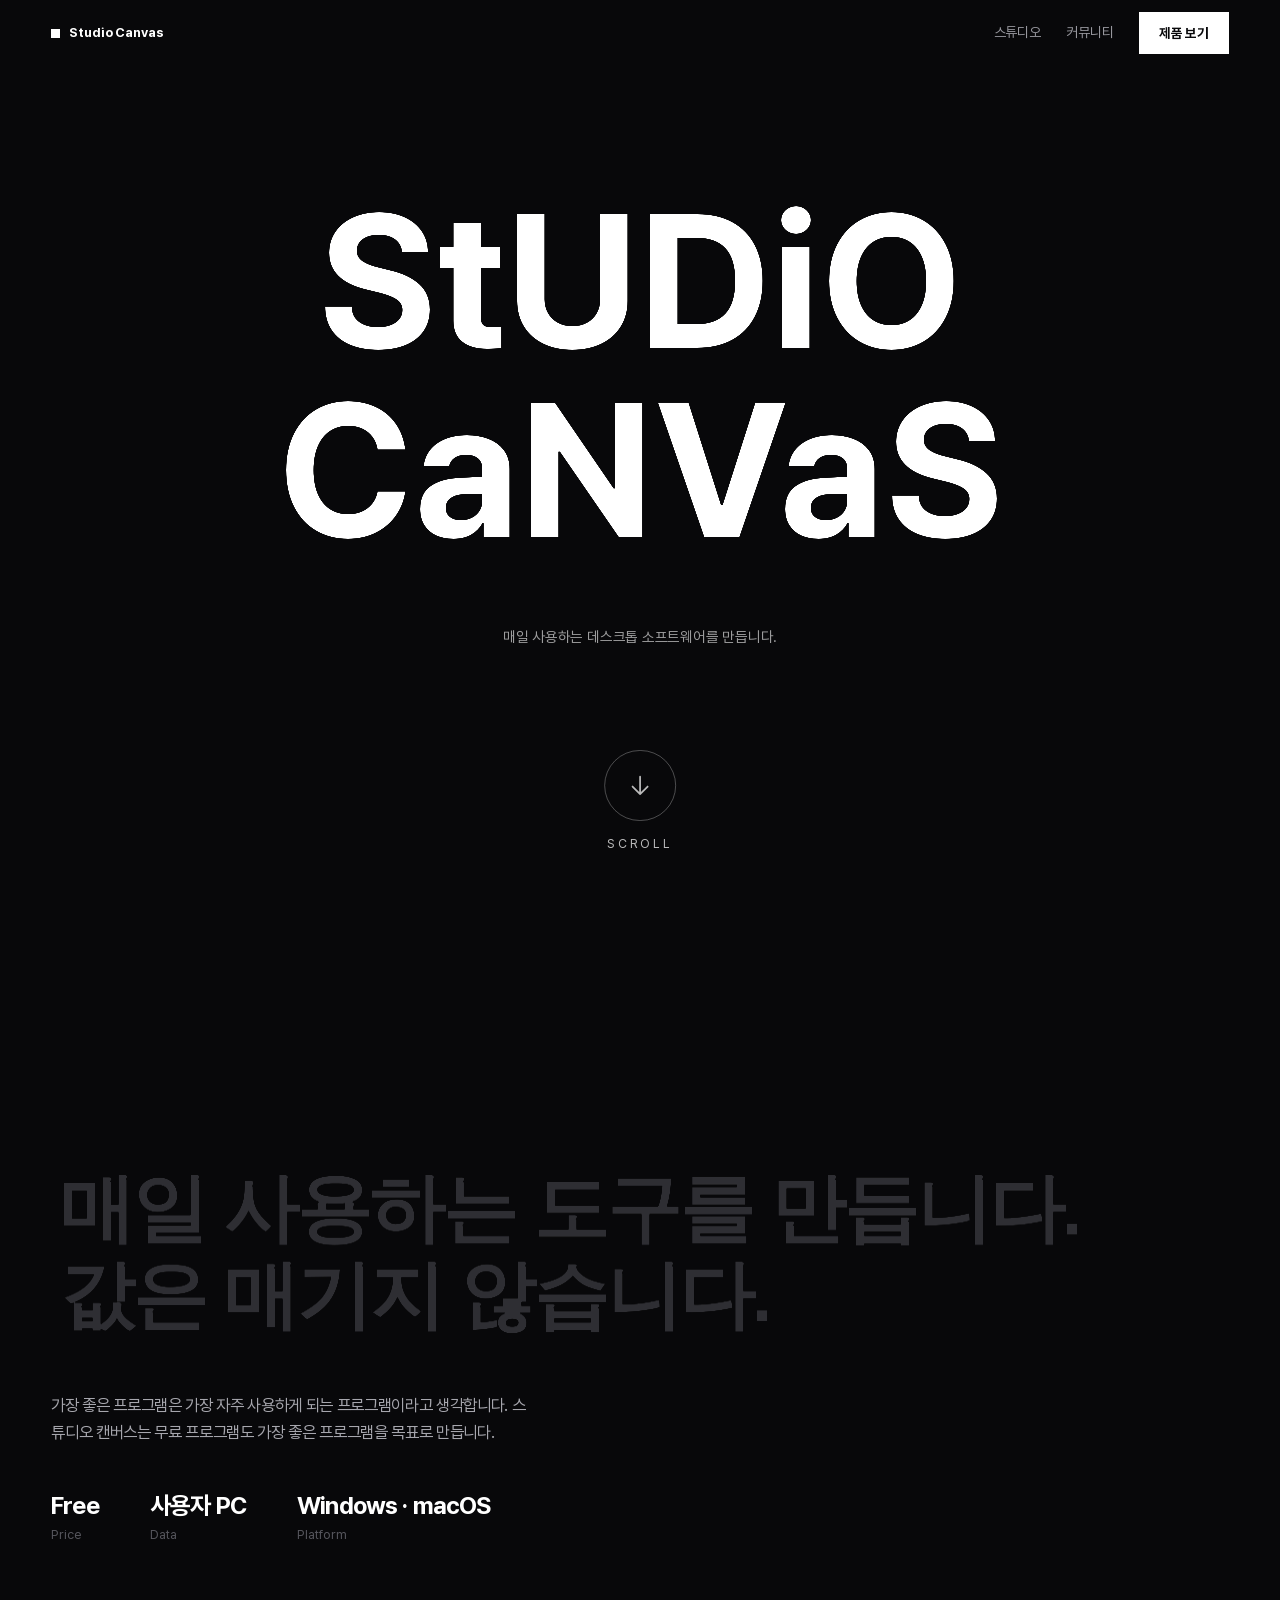
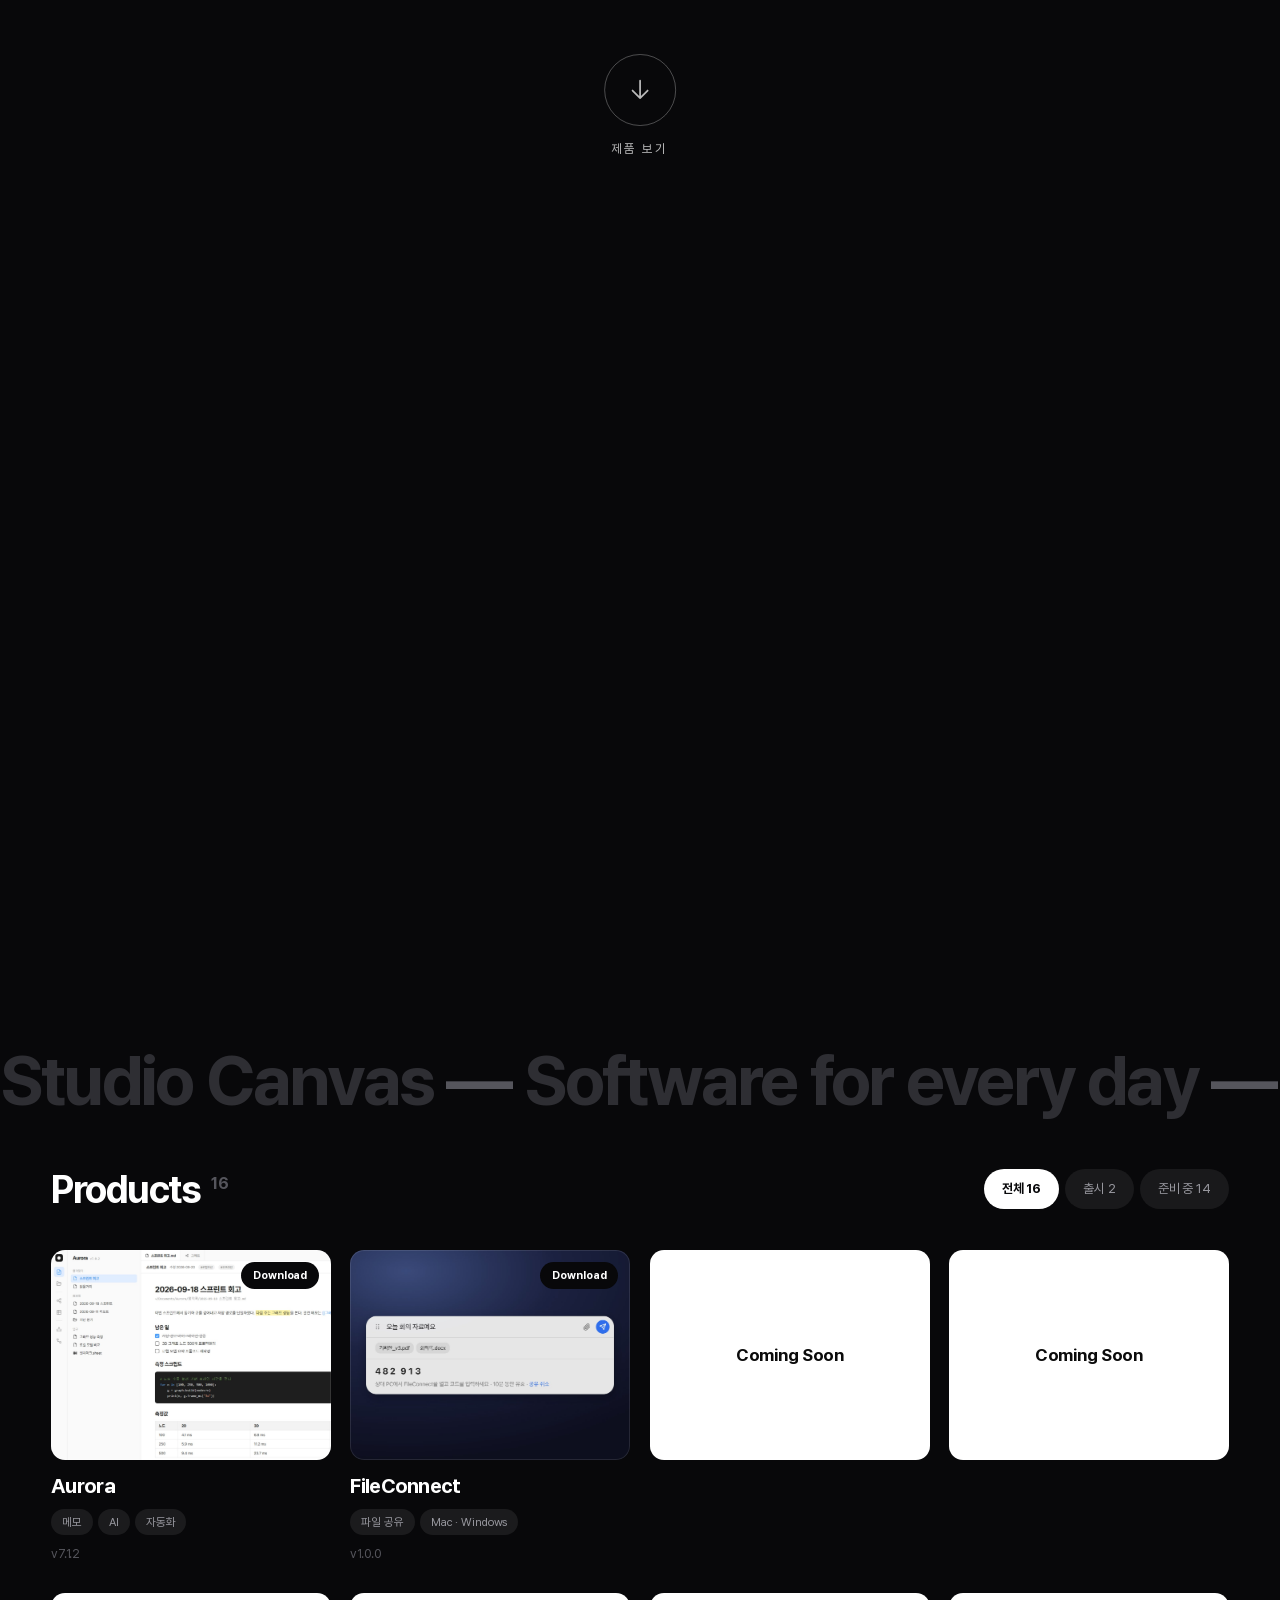
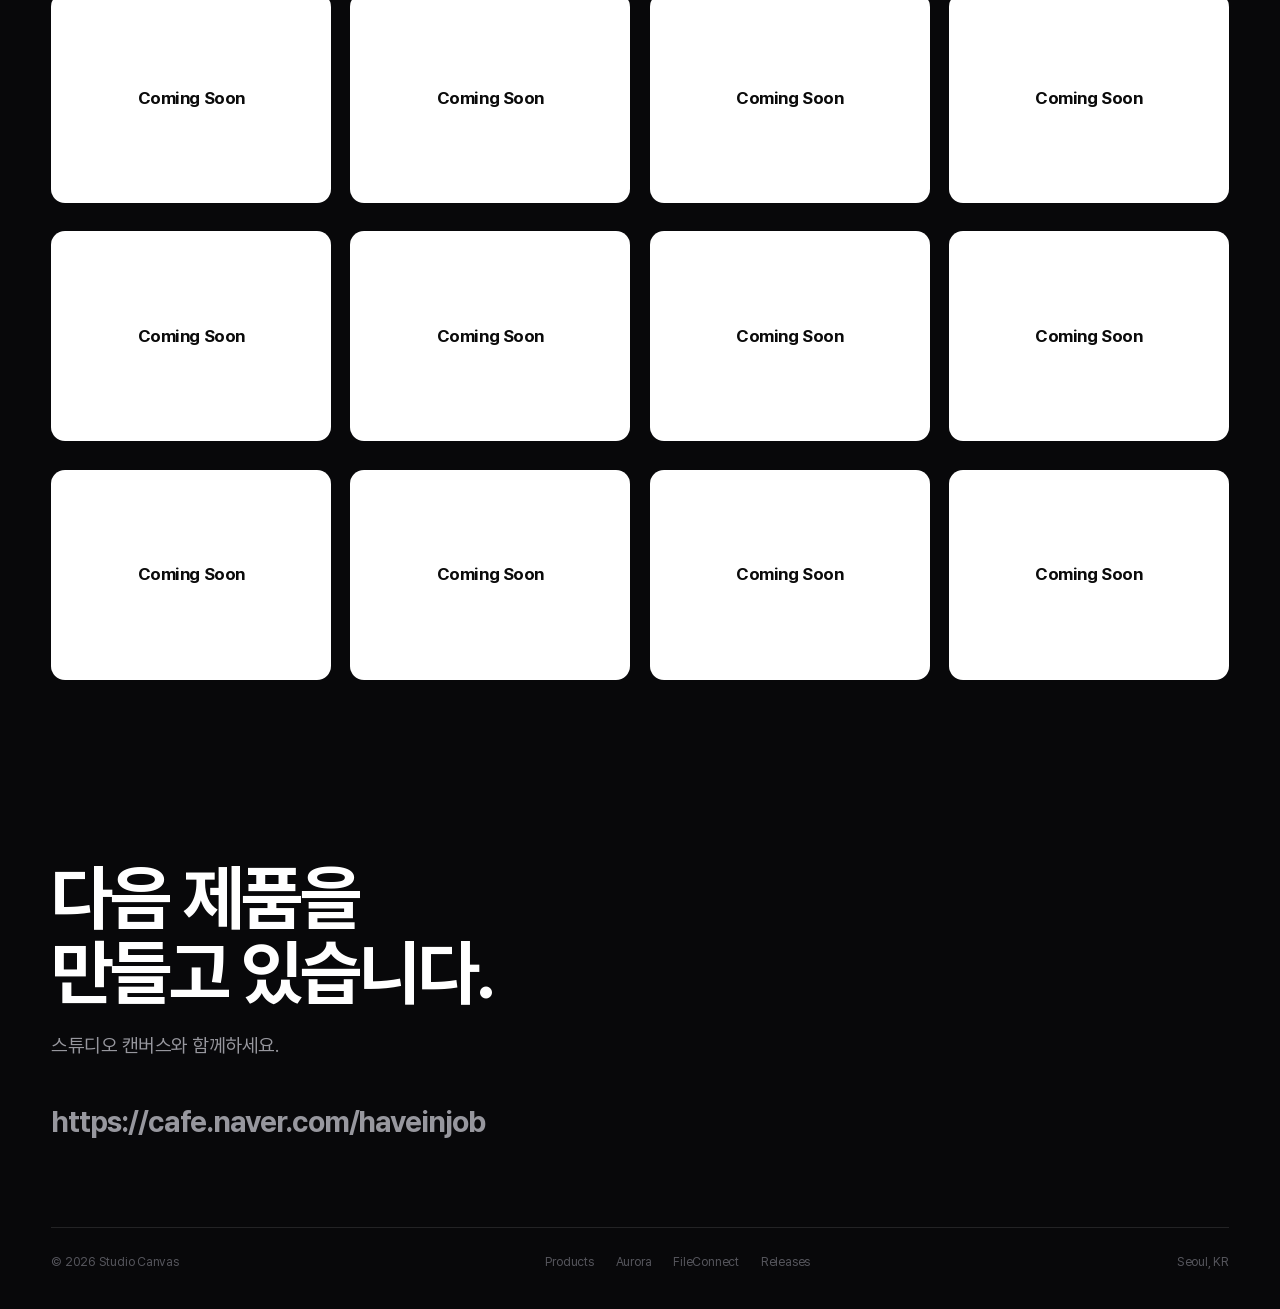
==== index.html @ f00f21d4 "Studio Canvas site with Aurora and FileConnect Moved from Aurora_web_download so each product keeps " ====
<!doctype html>
<!--
  Studio Canvas — 브랜드 사이트 (입구)

  첫 화면 : 글자 모양으로 잘라낸 유체 시뮬레이션. 커서를 올리면 글자 안에서
            물감이 번진다. (fluid-text.js — Originkit FluidText 를 바닐라로 옮김)
  두 번째 : 스크롤에 맞춰 스튜디오의 슬로건이 한 단어씩 켜진다.
  세 번째 : 제품 16칸. 나온 것은 목업이 들어가고, 나머지는 Coming Soon.

  제품 설명은 여기서 하지 않는다. Aurora 의 소개·기능·설치·FAQ 는
  전부 aurora.html 안에 있다. 이 페이지는 그 앞에 서는 간판이다.

  제품 이미지는 tools/ 의 스크립트가 만든다.
    python tools/make-mockups.py
-->
<html lang="ko">
<head>
<meta charset="utf-8">
<meta name="viewport" content="width=device-width, initial-scale=1, viewport-fit=cover">
<title>Studio Canvas</title>
<meta name="description" content="Studio Canvas는 매일 쓰는 데스크톱 소프트웨어를 만드는 스튜디오입니다. 만든 것은 전부 무료로 공개하고, 데이터는 사용자의 컴퓨터 안에 둡니다.">
<meta property="og:title" content="Studio Canvas">
<meta property="og:description" content="매일 쓰는 데스크톱 소프트웨어. 전부 무료, 전부 로컬.">
<meta property="og:type" content="website">
<meta property="og:image" content="assets/og.png">
<meta name="twitter:card" content="summary_large_image">
<meta name="theme-color" content="#08080a">
<link rel="icon" href="assets/favicon-32.png" sizes="32x32">

<!-- Google AdSense -->
<script async src="https://pagead2.googlesyndication.com/pagead/js/adsbygoogle.js?client=ca-pub-9340425102772278"
     crossorigin="anonymous"></script>

<link rel="stylesheet" href="studio.css">
</head>
<body>

<a class="skip-link" href="#work">제품 목록으로 건너뛰기</a>

<div class="prog" id="prog"></div>

<header class="head" id="head">
  <div class="wrap head-in">
    <a class="head-mark" href="#top"><i aria-hidden="true"></i>Studio&nbsp;Canvas</a>
    <nav class="nav" aria-label="주요 메뉴">
      <a href="#about" class="opt">스튜디오</a>
      <a href="https://cafe.naver.com/haveinjob" class="opt" target="_blank" rel="noopener">커뮤니티</a>
      <a href="#work" class="nav-cta">제품 보기</a>
    </nav>
  </div>
</header>

<main id="top">

  <!-- ═══ 1. 첫 화면 ═══════════════════════════════════════════ -->
  <section class="hero" id="hero">
    <h1 class="sr-only">Studio Canvas</h1>

    <canvas class="fluid" id="fluid" aria-hidden="true"></canvas>

    <!-- WebGL 을 쓸 수 없을 때 대신 서는 글자 -->
    <p class="fluid-fallback" id="fluidFallback" hidden>Studio<br>Canvas</p>

    <p class="hero-tag">매일 사용하는 데스크톱 소프트웨어를 만듭니다.</p>

    <a class="cue hero-cue" href="#work">
      <span class="cue-ring">
        <svg viewBox="0 0 24 24" aria-hidden="true"><path d="M12 4v15M5.5 12.5 12 19l6.5-6.5"/></svg>
      </span>
      <span class="cue-label">Scroll</span>
    </a>
  </section>

  <!-- ═══ 2. 스튜디오 ══════════════════════════════════════════ -->
  <section class="say" id="about" data-say>
    <div class="say-sticky">
      <div class="say-in">
        <!-- 유체가 되는 문장. WebGL 이 없으면 아래 h2 가 그대로 보이고,
             있으면 캔버스가 대신 서고 h2 는 읽어 주는 용도로만 남는다. -->
        <canvas class="say-fluid" id="sayFluid" aria-hidden="true"></canvas>

        <h2 class="say-text">
          <span class="line" data-split>매일 사용하는 도구를 만듭니다.</span>
          <span class="line" data-split>값은 매기지 않습니다.</span>
        </h2>

        <p class="say-note">
          가장 좋은 프로그램은 가장 자주 사용하게 되는 프로그램이라고 생각합니다.
          스튜디오 캔버스는 무료 프로그램도 가장 좋은 프로그램을 목표로 만듭니다.
        </p>

        <div class="vals">
          <div style="--d:0ms"><b>Free</b><span>Price</span></div>
          <div style="--d:110ms"><b>사용자 PC</b><span>Data</span></div>
          <div style="--d:220ms"><b>Windows · macOS</b><span>Platform</span></div>
        </div>
      </div>

      <a class="cue say-cue" href="#work">
        <span class="cue-ring">
          <svg viewBox="0 0 24 24" aria-hidden="true"><path d="M12 4v15M5.5 12.5 12 19l6.5-6.5"/></svg>
        </span>
        <span class="cue-label">제품 보기</span>
      </a>
    </div>
  </section>

  <!-- ═══ 3. 흐르는 띠 ═════════════════════════════════════════ -->
  <div class="ticker" aria-hidden="true">
    <div class="ticker-in">
      <span>Studio&nbsp;Canvas <em>—</em> Software for every day <em>—</em>&nbsp;</span>
      <span>Studio&nbsp;Canvas <em>—</em> Software for every day <em>—</em>&nbsp;</span>
    </div>
  </div>

  <!-- ═══ 4. 제품 ══════════════════════════════════════════════ -->
  <section class="wrap work" id="work">
    <div class="work-bar">
      <h2 class="work-title">Products<em>16</em></h2>
      <div class="filters" id="filters" role="group" aria-label="제품 거르기">
        <button type="button" data-filter="all" aria-pressed="true">전체 16</button>
        <button type="button" data-filter="live" aria-pressed="false">출시 2</button>
        <button type="button" data-filter="soon" aria-pressed="false">준비 중 14</button>
      </div>
    </div>

    <div class="grid" id="grid">

      <a class="card" href="aurora.html" data-state="live">
        <div class="card-vis">
          <span class="card-badge">Download</span>
          <img src="assets/products/aurora-card.jpg" alt="Aurora 앱 화면 — 마크다운 메모와 로컬 AI 채팅"
               width="1400" height="1050">
        </div>
        <div class="card-foot">
          <h3 class="card-name">Aurora</h3>
          <div class="card-tags"><span>메모</span><span>AI</span><span>자동화</span></div>
          <span class="card-meta">v7.1.2</span>
        </div>
      </a>

      <a class="card" href="fileconnect.html" data-state="live">
        <div class="card-vis">
          <span class="card-badge">Download</span>
          <img src="assets/products/fileconnect-card.jpg" alt="FileConnect 앱 화면 — 파일을 올리자 여섯 자리 코드가 나온 창"
               width="1400" height="1050">
        </div>
        <div class="card-foot">
          <h3 class="card-name">FileConnect</h3>
          <div class="card-tags"><span>파일 공유</span><span>Mac · Windows</span></div>
          <span class="card-meta">v1.0.0</span>
        </div>
      </a>
      <div class="card soon" data-state="soon"><div class="card-vis coming"><span>Coming Soon</span></div></div>
      <div class="card soon" data-state="soon"><div class="card-vis coming"><span>Coming Soon</span></div></div>
      <div class="card soon" data-state="soon"><div class="card-vis coming"><span>Coming Soon</span></div></div>
      <div class="card soon" data-state="soon"><div class="card-vis coming"><span>Coming Soon</span></div></div>
      <div class="card soon" data-state="soon"><div class="card-vis coming"><span>Coming Soon</span></div></div>
      <div class="card soon" data-state="soon"><div class="card-vis coming"><span>Coming Soon</span></div></div>
      <div class="card soon" data-state="soon"><div class="card-vis coming"><span>Coming Soon</span></div></div>
      <div class="card soon" data-state="soon"><div class="card-vis coming"><span>Coming Soon</span></div></div>
      <div class="card soon" data-state="soon"><div class="card-vis coming"><span>Coming Soon</span></div></div>
      <div class="card soon" data-state="soon"><div class="card-vis coming"><span>Coming Soon</span></div></div>
      <div class="card soon" data-state="soon"><div class="card-vis coming"><span>Coming Soon</span></div></div>
      <div class="card soon" data-state="soon"><div class="card-vis coming"><span>Coming Soon</span></div></div>
      <div class="card soon" data-state="soon"><div class="card-vis coming"><span>Coming Soon</span></div></div>
      <div class="card soon" data-state="soon"><div class="card-vis coming"><span>Coming Soon</span></div></div>

    </div>
  </section>

</main>

<!-- ═══ 5. 닫는 말 ═══════════════════════════════════════════ -->
<footer class="end" id="contact">
  <div class="wrap">
    <h2>다음 제품을<br>만들고 있습니다.</h2>
    <p class="end-sub">스튜디오 캔버스와 함께하세요.</p>
    <a class="end-link" href="https://cafe.naver.com/haveinjob" target="_blank" rel="noopener">https://cafe.naver.com/haveinjob</a>

    <div class="foot">
      <span>© <span id="year">2026</span> Studio Canvas</span>
      <span class="foot-links">
        <a href="#work">Products</a>
        <a href="aurora.html">Aurora</a>
        <a href="fileconnect.html">FileConnect</a>
        <a href="https://github.com/SehunPyo/Aurora_web_download/releases">Releases</a>
      </span>
      <span>Seoul, KR</span>
    </div>
  </div>
</footer>

<script src="fluid-text.js"></script>
<script src="studio.js"></script>
</body>
</html>
---- studio.css ----
/* ══════════════════════════════════════════════════════════════════════
   Studio Canvas — 브랜드 사이트

   페이지 전체가 하나의 어두운 면이다. 첫 화면에서 흰 문서로 떨어지지 않는다.
   헤어라인·작은 라벨·번호 매기기를 쓰지 않는다 — 그게 문서처럼 보이게 만든다.
   화면을 채우는 것은 큰 글자와 제품 그림뿐이다.

   제품 설명은 이 페이지가 하지 않는다. Aurora 의 소개·기능·설치·FAQ 는
   전부 aurora.html 안에 있다. 여기는 입구다.
   ══════════════════════════════════════════════════════════════════════ */

@font-face {
  font-family: 'Pretendard';
  src: url('fonts/Pretendard-Regular.woff2') format('woff2');
  font-weight: 400;
  font-display: swap;
}
@font-face {
  font-family: 'Pretendard';
  src: url('fonts/Pretendard-Bold.woff2') format('woff2');
  font-weight: 700;
  font-display: swap;
}

:root {
  --bg:     #08080a;
  --bg-2:   #121215;
  --fg:     #ffffff;
  --fg-2:   #97979e;
  --fg-3:   #55555c;
  --dim:    #2e2e33;
  --line:   rgba(255, 255, 255, 0.11);

  --sans: 'Pretendard', -apple-system, BlinkMacSystemFont, 'Segoe UI',
          'Apple SD Gothic Neo', 'Malgun Gothic', system-ui, sans-serif;

  --gut: clamp(18px, 4vw, 60px);
  --ease: cubic-bezier(0.22, 0.72, 0.2, 1);
}

* { box-sizing: border-box; }

html { -webkit-text-size-adjust: 100%; background: var(--bg); }

body {
  margin: 0;
  background: var(--bg);
  color: var(--fg);
  font-family: var(--sans);
  font-size: 16px;
  line-height: 1.65;
  letter-spacing: -0.014em;
  -webkit-font-smoothing: antialiased;
  overflow-x: clip;
}

img { display: block; max-width: 100%; }
a { color: inherit; text-decoration: none; }
button { font: inherit; color: inherit; }

::selection { background: var(--fg); color: var(--bg); }
:focus-visible { outline: 2px solid currentColor; outline-offset: 4px; }

.wrap {
  width: 100%;
  max-width: 1720px;
  margin: 0 auto;
  padding-inline: var(--gut);
}

.sr-only {
  position: absolute; width: 1px; height: 1px; padding: 0; margin: -1px;
  overflow: hidden; clip: rect(0 0 0 0); white-space: nowrap; border: 0;
}
.skip-link {
  position: absolute; left: -9999px; top: 0; z-index: 300;
  background: var(--fg); color: var(--bg); padding: 12px 18px; font-size: 13px;
}
.skip-link:focus { left: 12px; top: 12px; }

/* ══ 헤더 ═══════════════════════════════════════════════════════ */

.head {
  position: fixed; inset: 0 0 auto 0; z-index: 200;
  transition: background 0.5s var(--ease);
}
.head.stuck { background: rgba(8, 8, 10, 0.92); }
.head-in {
  height: 66px; display: flex; align-items: center;
  justify-content: space-between; gap: 20px;
}
.head-mark {
  display: inline-flex; align-items: center; gap: 9px;
  font-weight: 700; font-size: 13px; letter-spacing: -0.01em;
  white-space: nowrap;
}
.head-mark i {
  width: 9px; height: 9px; background: currentColor;
  transition: transform 0.45s var(--ease);
}
.head-mark:hover i { transform: rotate(45deg); }

.nav { display: flex; align-items: center; gap: clamp(16px, 2vw, 32px); }
.nav a { font-size: 14px; color: var(--fg-2); transition: color 0.25s var(--ease); }
.nav a:hover { color: var(--fg); }
.nav .nav-cta {
  color: var(--bg); background: var(--fg);
  padding: 10px 20px; font-size: 13.5px; font-weight: 700;
  transition: opacity 0.25s var(--ease), transform 0.25s var(--ease);
}
.nav .nav-cta:hover { color: var(--bg); opacity: 0.86; transform: translateY(-1px); }
@media (max-width: 560px) { .nav a.opt { display: none; } }

.prog {
  position: fixed; top: 0; left: 0; height: 2px; z-index: 210;
  width: 100%; transform: scaleX(0); transform-origin: left;
  background: var(--fg); opacity: 0;
  transition: opacity 0.35s var(--ease);
}
.prog.on { opacity: 0.85; }

/* ══ 1. 첫 화면 — 글자 안에서 번지는 유체 ══════════════════════ */

.hero {
  position: relative;
  min-height: 100svh;
  display: flex; flex-direction: column;
  align-items: center; justify-content: center;
  padding: 100px var(--gut) 190px;
  text-align: center;
}
@supports not (min-height: 100svh) { .hero { min-height: 100vh; } }

.fluid {
  display: block;
  width: 100%;
  max-width: 1500px;
  height: clamp(230px, 50vh, 580px);
  touch-action: none;
  opacity: 0;
  transition: opacity 1.2s var(--ease) 0.15s;
}
body.ready .fluid { opacity: 1; }

/* WebGL 이 없으면 유체 대신 그냥 글자가 선다 */
.fluid-fallback {
  margin: 0;
  font-weight: 700;
  font-size: clamp(40px, 11.5vw, 200px);
  line-height: 0.94;
  letter-spacing: -0.035em;
  text-transform: uppercase;
}

.hero-tag {
  margin: clamp(8px, 1.6vh, 22px) auto 0;
  max-width: 40ch;
  font-size: clamp(14px, 1.15vw, 18px);
  color: rgba(255, 255, 255, 0.6);
  opacity: 0; transform: translateY(16px);
  transition: opacity 1s var(--ease) 0.6s, transform 1s var(--ease) 0.6s;
}
body.ready .hero-tag { opacity: 1; transform: none; }

/* 스크롤 표시 — 첫 화면과 선언 화면이 같은 부품을 쓴다 */
.cue {
  position: absolute; z-index: 3;
  left: 50%; bottom: clamp(26px, 5vh, 60px);
  transform: translateX(-50%);
  display: flex; flex-direction: column; align-items: center; gap: 13px;
  color: rgba(255, 255, 255, 0.72);
  transition: color 0.3s var(--ease);
}
.cue:hover { color: #fff; }

.hero-cue {
  opacity: 0;
  transition: opacity 1s var(--ease) 0.9s, color 0.3s var(--ease);
}
body.ready .hero-cue { opacity: 1; }

.cue-ring {
  width: clamp(58px, 5.6vw, 80px);
  height: clamp(58px, 5.6vw, 80px);
  border-radius: 50%;
  border: 1px solid rgba(255, 255, 255, 0.28);
  display: grid; place-items: center;
  transition: border-color 0.3s var(--ease), background 0.3s var(--ease),
              transform 0.4s var(--ease);
}
.cue:hover .cue-ring {
  border-color: #fff;
  background: rgba(255, 255, 255, 0.08);
  transform: translateY(3px);
}
.cue-ring svg {
  width: 40%; height: 40%;
  fill: none; stroke: currentColor; stroke-width: 1.5;
  stroke-linecap: round; stroke-linejoin: round;
  animation: nudge 2.4s var(--ease) infinite;
}
@keyframes nudge {
  0%, 100% { transform: translateY(-14%); opacity: 0.55; }
  50%      { transform: translateY(14%);  opacity: 1; }
}

.cue-label { font-size: 12.5px; letter-spacing: 0.16em; }
.hero-cue .cue-label { letter-spacing: 0.22em; text-transform: uppercase; }

/* ══ 2. 선언 — 스크롤에 맞춰 단어가 켜진다 ════════════════════ */

.say { position: relative; height: 190svh; }
@supports not (height: 100svh) { .say { height: 190vh; } }

.say-sticky {
  position: sticky; top: 0;
  height: 100svh; min-height: 520px;
  display: flex; align-items: center;
  padding-inline: var(--gut);
}
/* 이 화면에도 다음으로 갈 길이 보여야 한다 */
.say-cue { bottom: clamp(24px, 4.5vh, 54px); }
@media (max-height: 720px) { .say-cue .cue-label { display: none; } }
.say-in { width: 100%; max-width: 1720px; margin: 0 auto; }

/* 문장을 물감으로 칠할 때 쓰는 캔버스 */
.say-fluid {
  display: none;
  width: 100%;
  /* 글자 크기가 폭에 따라 정해지므로 높이도 폭을 따라간다 */
  height: clamp(100px, 16vw, 290px);
  touch-action: none;
}
.say.paint .say-fluid { display: block; }
.say.paint .say-text {
  position: absolute; width: 1px; height: 1px; padding: 0; margin: -1px;
  overflow: hidden; clip: rect(0 0 0 0); white-space: nowrap;
}

.say-text {
  margin: 0;
  font-weight: 700;
  /* 한 문장이 한 줄에 들어가는 크기 — 두 줄을 각각 통으로 읽히게 한다 */
  font-size: clamp(25px, 5.3vw, 92px);
  line-height: 1.12;
  letter-spacing: -0.045em;
  max-width: 22ch;
}
.say-text .line { display: block; }
.say-text .w { color: var(--dim); transition: color 0.4s linear; }
.say-text .w.lit { color: var(--fg); }

.say-note {
  margin: clamp(24px, 3.6vh, 46px) 0 0;
  max-width: 48ch;
  font-size: clamp(15px, 1.3vw, 21px);
  line-height: 1.62;
  letter-spacing: -0.02em;
  color: #a6a6ad;
  opacity: 0; transform: translateY(16px);
  transition: opacity 0.8s var(--ease), transform 0.8s var(--ease);
}
.say-note.lit { opacity: 1; transform: none; }

.vals {
  display: flex; flex-wrap: wrap;
  gap: clamp(20px, 4vw, 72px);
  margin: clamp(30px, 5vh, 62px) 0 0;
}
.vals div {
  opacity: 0; transform: translateY(16px);
  transition: opacity 0.8s var(--ease), transform 0.8s var(--ease);
  transition-delay: var(--d, 0ms);
}
.vals div.lit { opacity: 1; transform: none; }
.vals b {
  display: block;
  font-size: clamp(18px, 1.9vw, 30px);
  font-weight: 700; letter-spacing: -0.035em; line-height: 1.2;
}
.vals span {
  display: block; margin-top: 4px;
  font-size: 13px; color: var(--fg-3); letter-spacing: 0;
}

/* ══ 3. 흐르는 띠 ═════════════════════════════════════════════ */

.ticker {
  overflow: hidden;
  padding-block: clamp(26px, 4vh, 54px);
  user-select: none;
}
.ticker-in { display: flex; width: max-content; animation: slide 44s linear infinite; }
.ticker span {
  display: block;
  padding-right: clamp(28px, 4vw, 70px);
  font-weight: 700;
  font-size: clamp(30px, 5.4vw, 92px);
  line-height: 1;
  letter-spacing: -0.04em;
  color: var(--dim);
  white-space: nowrap;
}
.ticker span em { font-style: normal; color: var(--fg-3); }
@keyframes slide { to { transform: translateX(-50%); } }

/* ══ 4. 제품 그리드 ═══════════════════════════════════════════ */

.work { padding-bottom: 0; }

.work-bar {
  display: flex; flex-wrap: wrap; align-items: center;
  justify-content: space-between; gap: 14px 28px;
  padding-block: clamp(14px, 2vh, 24px);
  margin-bottom: clamp(18px, 2.6vh, 30px);
  position: sticky; top: 66px; z-index: 50;
  background: var(--bg);
}
.work-title {
  margin: 0; font-weight: 700;
  font-size: clamp(24px, 3vw, 46px);
  letter-spacing: -0.04em; line-height: 1;
}
.work-title em {
  font-style: normal; color: var(--fg-3);
  font-size: 0.42em; vertical-align: super; margin-left: 10px;
  letter-spacing: -0.02em;
}

.filters { display: flex; flex-wrap: wrap; gap: 6px; }
.filters button {
  border: 0;
  background: rgba(255, 255, 255, 0.07);
  color: var(--fg-2);
  padding: 9px 18px;
  border-radius: 999px;
  font-size: 13px; letter-spacing: -0.01em;
  cursor: pointer;
  transition: background 0.25s var(--ease), color 0.25s var(--ease);
}
.filters button:hover { background: rgba(255, 255, 255, 0.14); color: var(--fg); }
.filters button[aria-pressed="true"] { background: var(--fg); color: var(--bg); font-weight: 700; }

.grid {
  display: grid;
  grid-template-columns: repeat(4, minmax(0, 1fr));
  gap: clamp(20px, 2.2vw, 38px) clamp(16px, 1.5vw, 28px);
  align-items: start;
}
@media (max-width: 1180px) { .grid { grid-template-columns: repeat(3, minmax(0, 1fr)); } }
@media (max-width: 760px)  { .grid { grid-template-columns: repeat(2, minmax(0, 1fr)); } }

.card {
  display: block;
  opacity: 0; transform: translateY(30px);
  transition: opacity 0.75s var(--ease), transform 0.75s var(--ease);
  transition-delay: var(--d, 0ms);
}
.card.in { opacity: 1; transform: none; }
.card.hide { display: none; }

.card-vis {
  position: relative;
  aspect-ratio: 4 / 3;
  overflow: hidden;
  border-radius: 14px;
  background: var(--bg-2);
}
.card-vis img {
  width: 100%; height: 100%; object-fit: cover; object-position: top left;
  transition: transform 0.8s var(--ease);
}
.card:hover .card-vis img { transform: scale(1.05); }
.card-vis::after {
  content: '';
  position: absolute; inset: 0;
  border-radius: inherit;
  box-shadow: inset 0 0 0 1px rgba(255, 255, 255, 0.1);
  transition: box-shadow 0.4s var(--ease);
  pointer-events: none;
}
.card:hover .card-vis::after { box-shadow: inset 0 0 0 1px rgba(255, 255, 255, 0.5); }

/* 아직 안 나온 칸 — 흰 판에 검은 글씨, 그게 전부 */
.card-vis.coming {
  background: #ffffff;
  color: #0b0b0b;
  display: grid; place-items: center;
}
.card-vis.coming span {
  font-size: clamp(14px, 1.35vw, 21px);
  font-weight: 700;
  letter-spacing: -0.025em;
}
.card.soon .card-vis::after { box-shadow: none; }

.card-badge {
  position: absolute; right: 12px; top: 12px; z-index: 2;
  background: var(--bg); color: var(--fg);
  font-size: 11px; font-weight: 700; letter-spacing: -0.01em;
  padding: 6px 12px; line-height: 1.4;
  border-radius: 999px;
}

.card-foot { padding-top: 15px; }
.card-name {
  margin: 0;
  font-size: clamp(19px, 1.6vw, 25px);
  font-weight: 700;
  letter-spacing: -0.035em;
  line-height: 1.15;
}
.card-tags { display: flex; flex-wrap: wrap; gap: 5px; margin-top: 10px; }
.card-tags span {
  border-radius: 999px;
  background: rgba(255, 255, 255, 0.08);
  color: var(--fg-2);
  padding: 4px 11px;
  font-size: 11.5px;
  letter-spacing: -0.01em;
  transition: background 0.25s var(--ease), color 0.25s var(--ease);
}
.card:hover .card-tags span { background: rgba(255, 255, 255, 0.14); color: var(--fg); }
.card-meta {
  display: block; margin-top: 9px;
  font-size: 12.5px; color: var(--fg-3);
  transition: color 0.25s var(--ease);
}
.card:hover .card-meta { color: var(--fg-2); }

/* ══ 5. 닫는 말 ═══════════════════════════════════════════════ */

.end { padding-block: clamp(110px, 20vh, 260px) clamp(28px, 4vh, 44px); }
.end h2 {
  margin: 0 0 clamp(16px, 2.2vh, 26px);
  font-weight: 700;
  font-size: clamp(30px, 5.6vw, 96px);
  line-height: 1.05;
  letter-spacing: -0.045em;
  max-width: 13ch;
}
.end-sub {
  margin: 0 0 clamp(26px, 4vh, 48px);
  font-size: clamp(16px, 1.5vw, 24px);
  letter-spacing: -0.025em;
  color: var(--fg-2);
}

.end-link {
  display: inline-block;
  font-weight: 700;
  font-size: clamp(17px, 2.3vw, 36px);
  letter-spacing: -0.035em;
  color: var(--fg-2);
  background-image: linear-gradient(#fff, #fff);
  background-repeat: no-repeat;
  background-position: 0 100%;
  background-size: 0% 2px;
  transition: background-size 0.55s var(--ease), color 0.35s var(--ease);
  word-break: break-all;
}
.end-link:hover { background-size: 100% 2px; color: var(--fg); }

.foot {
  margin-top: clamp(60px, 9vh, 110px);
  padding-top: 24px;
  border-top: 1px solid var(--line);
  display: flex; flex-wrap: wrap; gap: 12px 36px;
  align-items: center; justify-content: space-between;
  font-size: 12.5px; color: var(--fg-3);
}
.foot-links { display: flex; flex-wrap: wrap; gap: 22px; }
.foot a { transition: color 0.25s var(--ease); }
.foot a:hover { color: var(--fg); }

/* ══ 모션을 끈 경우 ═══════════════════════════════════════════ */

@media (prefers-reduced-motion: reduce) {
  .fluid, .hero-tag, .hero-cue, .card, .say-note, .vals div {
    opacity: 1 !important; transform: none !important; transition: none !important;
  }
  .say-text .w { color: var(--fg); }
  .cue-ring svg { animation: none; }
  .ticker-in { animation: none; }
  .card-vis img { transition: none; }
}
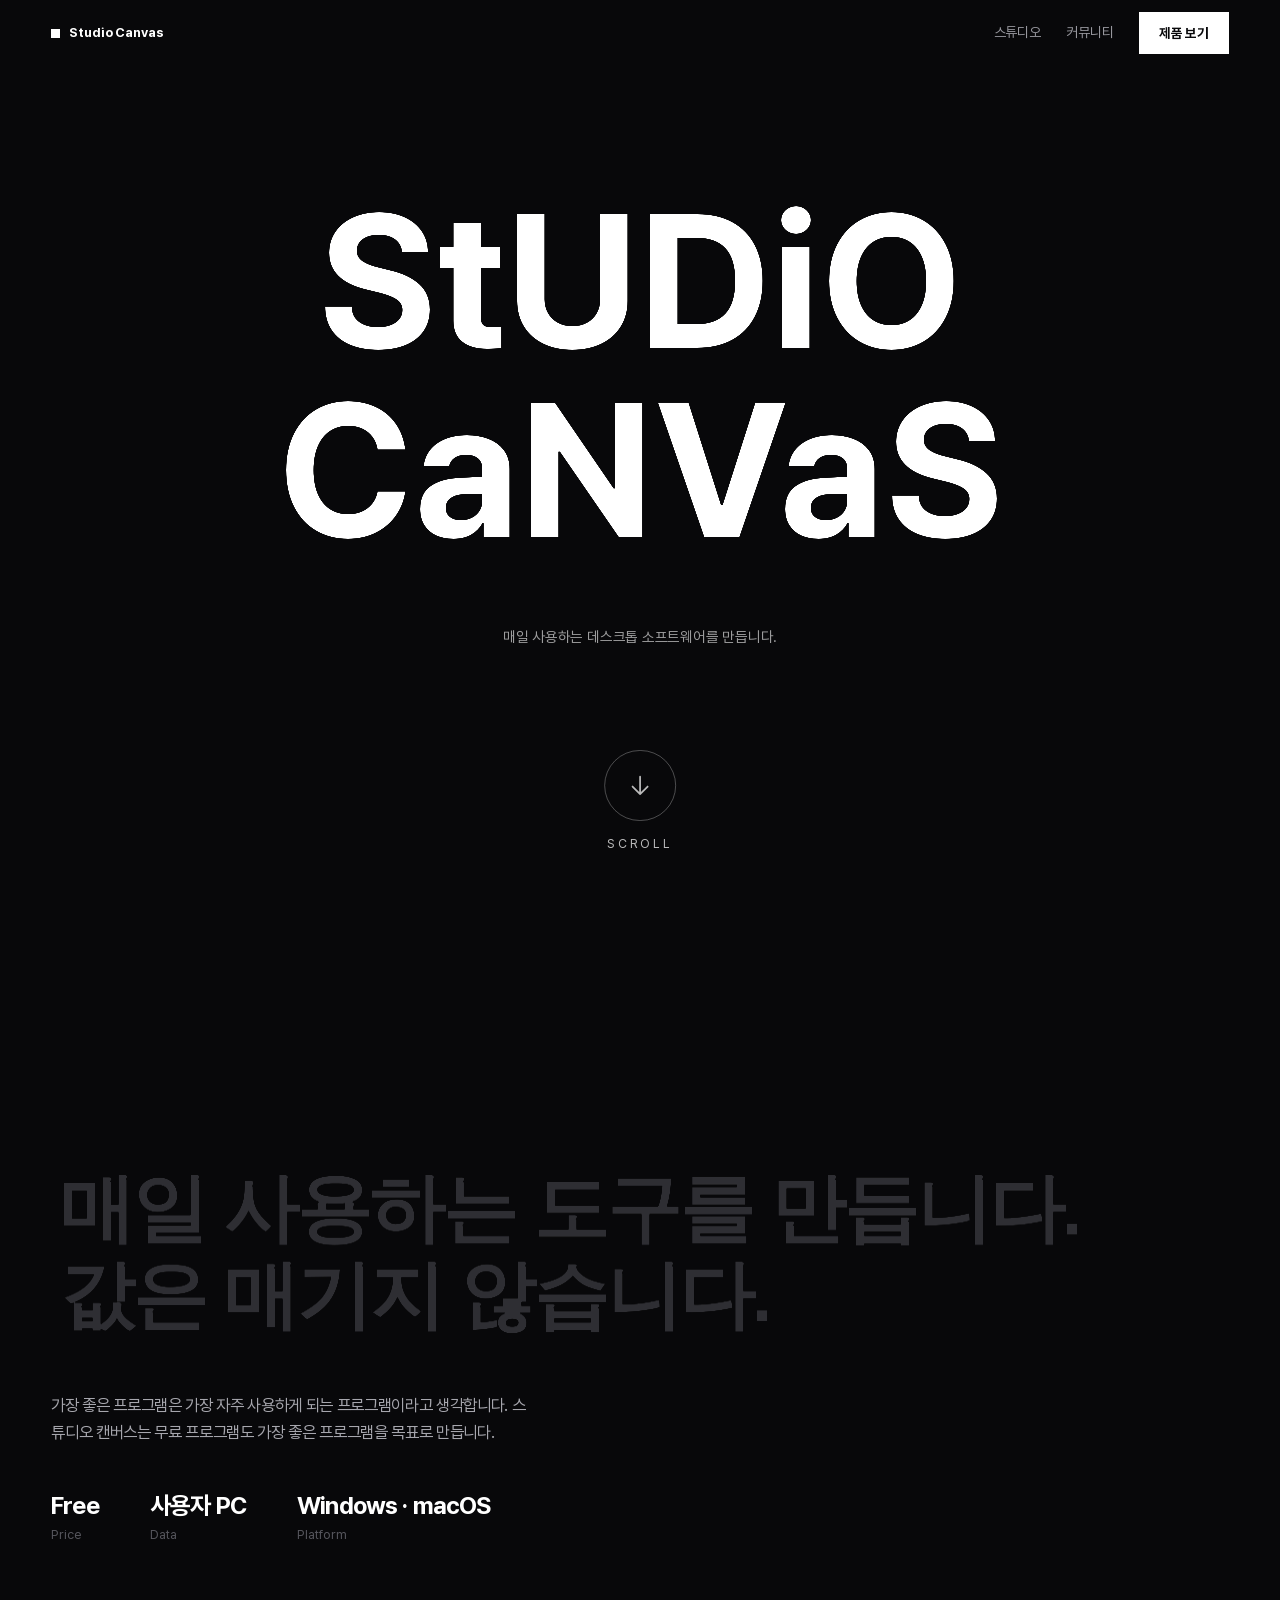
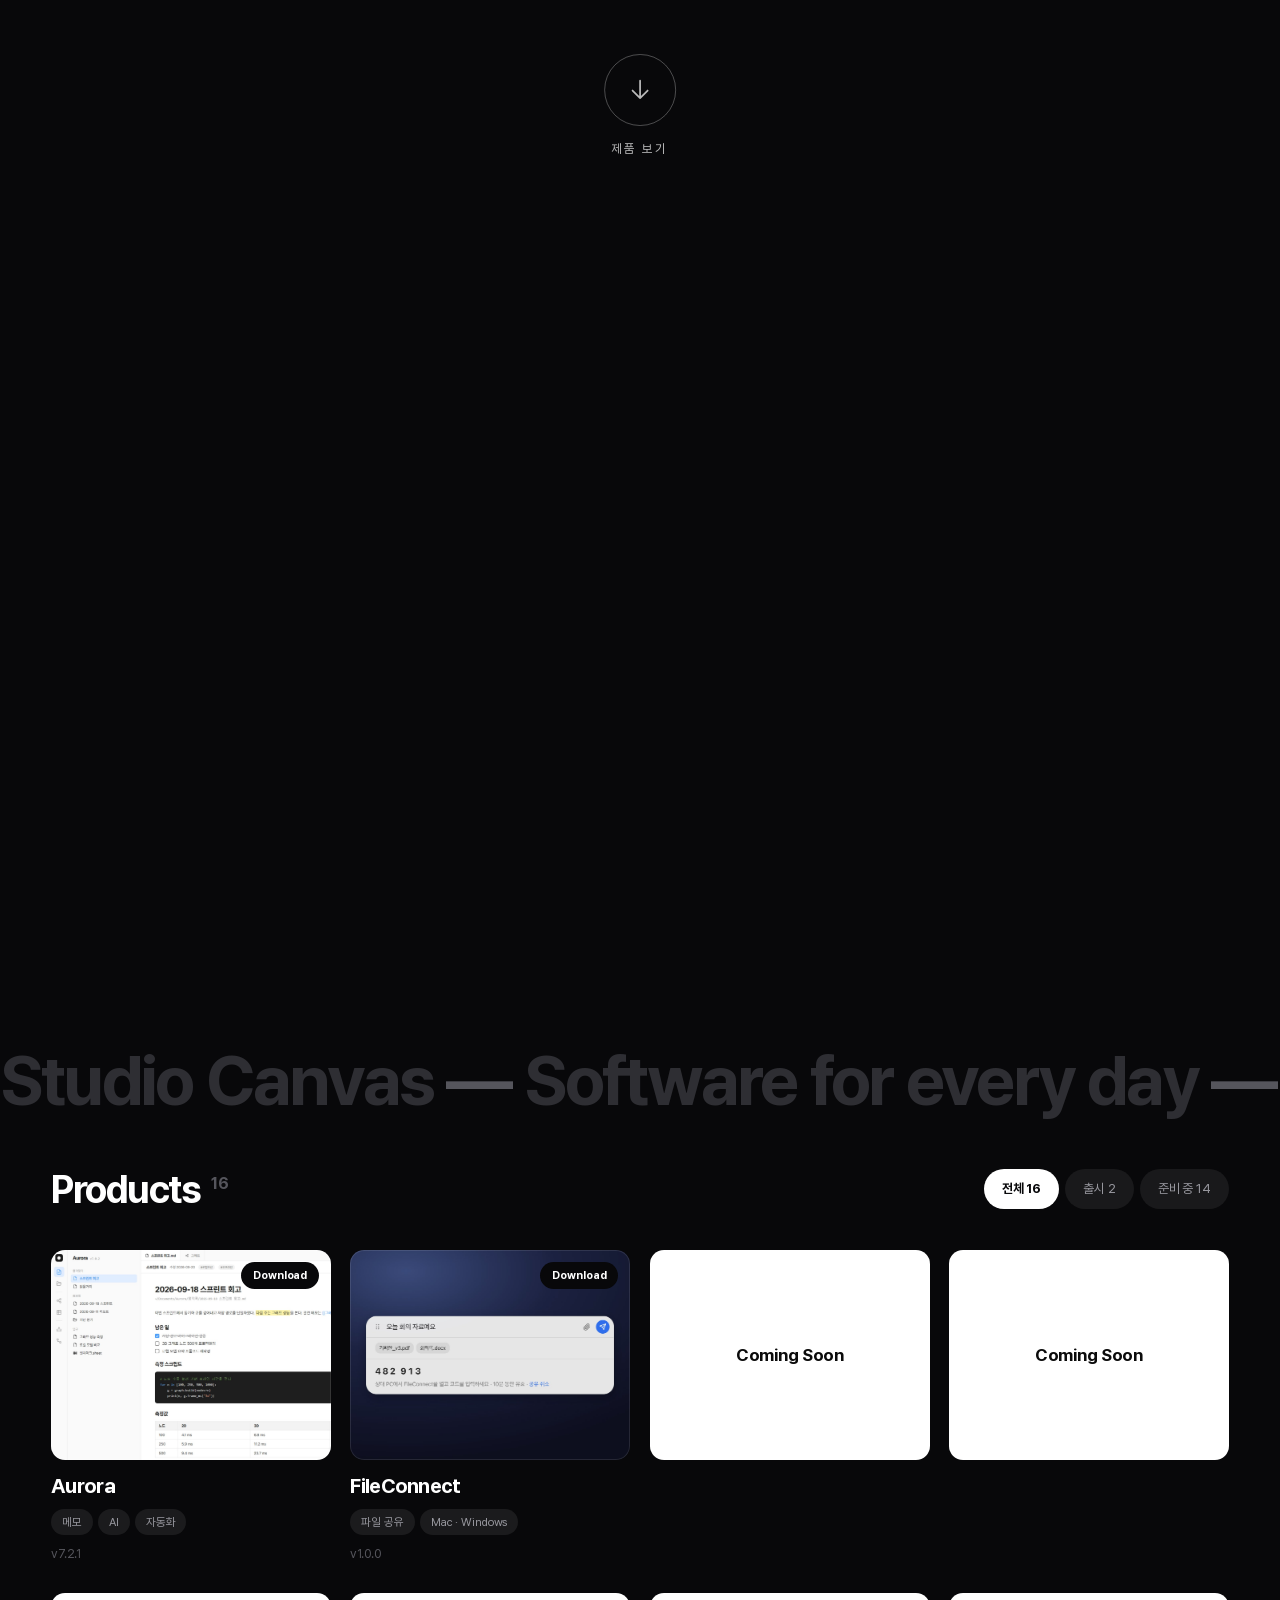
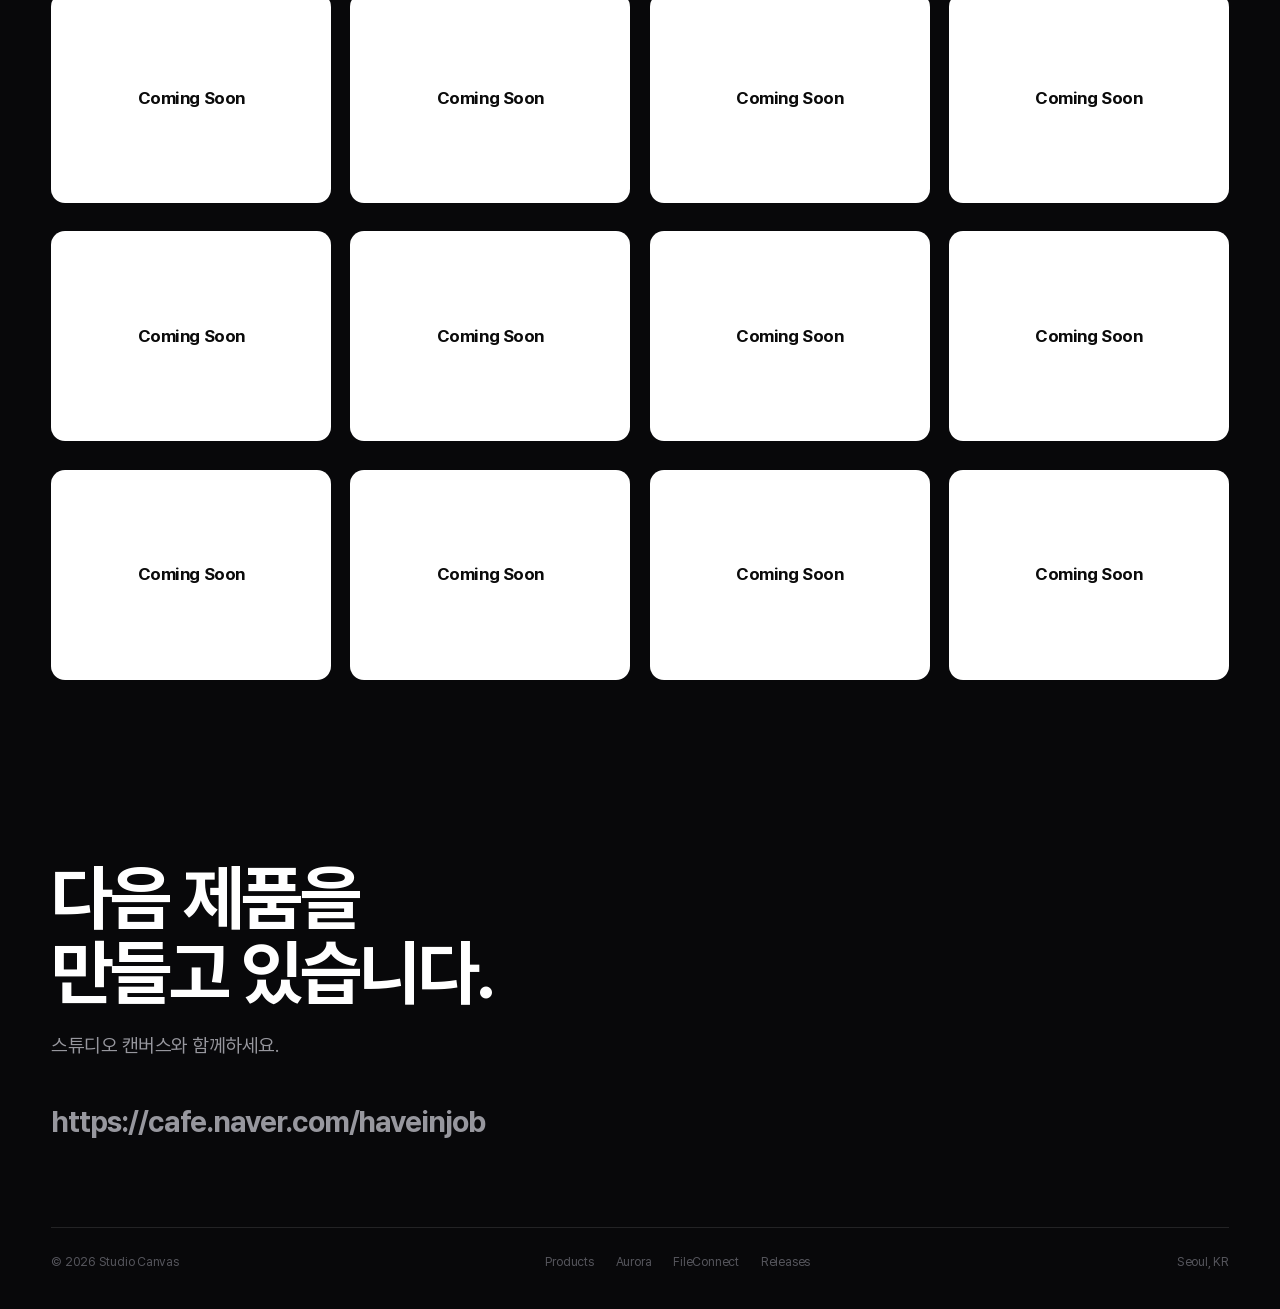
==== commit 7d1254e4: "Show Aurora 7.2.1 and follow latest release on homepage cards The homepage card version was hand-typ" ====
--- a/index.html
+++ b/index.html
@@ -135,7 +135,7 @@
         <div class="card-foot">
           <h3 class="card-name">Aurora</h3>
           <div class="card-tags"><span>메모</span><span>AI</span><span>자동화</span></div>
-          <span class="card-meta">v7.1.2</span>
+          <span class="card-meta" data-release="SehunPyo/Aurora_web_download">v7.2.1</span>
         </div>
       </a>
 
@@ -148,7 +148,7 @@
         <div class="card-foot">
           <h3 class="card-name">FileConnect</h3>
           <div class="card-tags"><span>파일 공유</span><span>Mac · Windows</span></div>
-          <span class="card-meta">v1.0.0</span>
+          <span class="card-meta" data-release="SehunPyo/FileConnect_Web_Download">v1.0.0</span>
         </div>
       </a>
       <div class="card soon" data-state="soon"><div class="card-vis coming"><span>Coming Soon</span></div></div>
